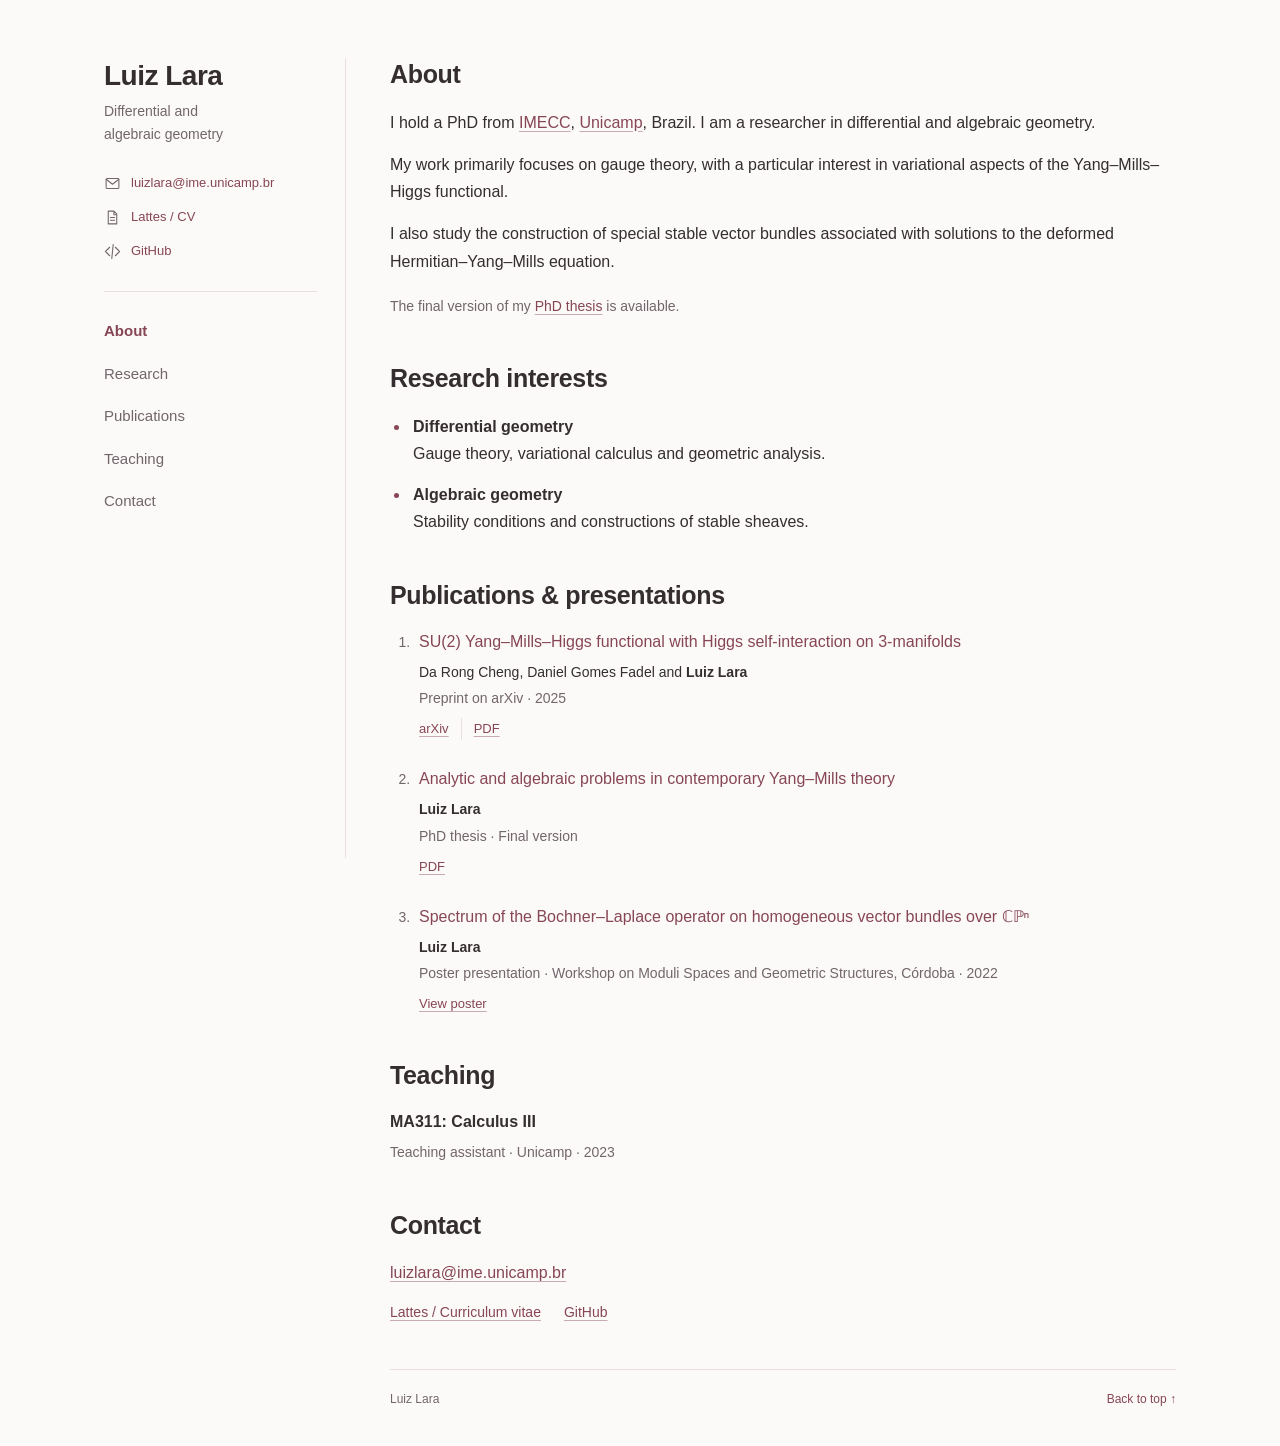
==== index.html @ 7329ef9d "Replace Jekyll homepage with responsive sidebar layout and burgundy palette" ====
<!doctype html>
<html lang="en">
<head>
  <meta charset="utf-8">
  <meta name="viewport" content="width=device-width, initial-scale=1">
  <title>Luiz Lara — Differential and Algebraic Geometry</title>
  <meta name="description" content="Academic homepage of Luiz Lara. Research in differential and algebraic geometry, gauge theory, Yang–Mills–Higgs functionals and stable vector bundles.">
  <meta name="theme-color" content="#fcfaf8">
  <link rel="icon" type="image/svg+xml" href="favicon.svg">
  <link rel="stylesheet" href="styles.css">
  <script src="script.js" defer></script>
</head>
<body>
  <a class="skip-link" href="#main">Skip to content</a>
  <div class="page">
    <aside class="sidebar" aria-label="Profile and navigation">
      <div class="profile">
        <h1><a href="#about">Luiz Lara</a></h1>
        <p class="specialty">Differential and<br class="desktop-break"> algebraic geometry</p>
        <ul class="profile-links">
          <li><a href="mailto:luizlara@ime.unicamp.br"><svg viewBox="0 0 24 24" aria-hidden="true"><rect x="3" y="5" width="18" height="14" rx="1.5"/><path d="m3 6 9 7 9-7"/></svg><span>luizlara@ime.unicamp.br</span></a></li>
          <li><a href="https://lattes.cnpq.br/4818034475569198"><svg viewBox="0 0 24 24" aria-hidden="true"><path d="M6 3h8l4 4v14H6zM14 3v5h4M9 12h6M9 16h6"/></svg><span>Lattes / CV</span></a></li>
          <li><a href="https://github.com/LuizLara1"><svg viewBox="0 0 24 24" aria-hidden="true"><path d="m8 6-6 6 6 6m8-12 6 6-6 6m-3-16-2 20"/></svg><span>GitHub</span></a></li>
        </ul>
      </div>
      <nav aria-label="Main navigation">
        <a href="#about" aria-current="location">About</a>
        <a href="#research">Research</a>
        <a href="#publications">Publications</a>
        <a href="#teaching">Teaching</a>
        <a href="#contact">Contact</a>
      </nav>
    </aside>
    <main id="main" tabindex="-1">
      <section id="about" aria-labelledby="about-title">
        <h2 id="about-title">About</h2>
        <p>I hold a PhD from <a href="https://www.ime.unicamp.br/">IMECC</a>, <a href="https://www.unicamp.br/">Unicamp</a>, Brazil. I am a researcher in differential and algebraic geometry.</p>
        <p>My work primarily focuses on gauge theory, with a particular interest in variational aspects of the Yang–Mills–Higgs functional.</p>
        <p>I also study the construction of special stable vector bundles associated with solutions to the deformed Hermitian–Yang–Mills equation.</p>
        <p class="thesis-note">The final version of my <a href="https://raw.githubusercontent.com/LuizLara1/luizlara-home/main/PDF/Tese-LuizLara.pdf">PhD thesis</a> is available.</p>
      </section>
      <section id="research" aria-labelledby="research-title">
        <h2 id="research-title">Research interests</h2>
        <ul class="research-list">
          <li><strong>Differential geometry</strong><br>Gauge theory, variational calculus and geometric analysis.</li>
          <li><strong>Algebraic geometry</strong><br>Stability conditions and constructions of stable sheaves.</li>
        </ul>
      </section>
      <section id="publications" aria-labelledby="publications-title">
        <h2 id="publications-title">Publications &amp; presentations</h2>
        <ol class="publications">
          <li>
            <h3><a href="https://arxiv.org/abs/2505.08076">SU(2) Yang–Mills–Higgs functional with Higgs self-interaction on 3-manifolds</a></h3>
            <p class="authors">Da Rong Cheng, Daniel Gomes Fadel and <strong>Luiz Lara</strong></p>
            <p class="publication-detail">Preprint on arXiv · 2025</p>
            <div class="paper-links"><a href="https://arxiv.org/abs/2505.08076">arXiv</a><a href="https://arxiv.org/pdf/2505.08076">PDF</a></div>
          </li>
          <li>
            <h3><a href="https://raw.githubusercontent.com/LuizLara1/luizlara-home/main/PDF/Tese-LuizLara.pdf">Analytic and algebraic problems in contemporary Yang–Mills theory</a></h3>
            <p class="authors"><strong>Luiz Lara</strong></p>
            <p class="publication-detail">PhD thesis · Final version</p>
            <div class="paper-links"><a href="https://raw.githubusercontent.com/LuizLara1/luizlara-home/main/PDF/Tese-LuizLara.pdf">PDF</a></div>
          </li>
          <li>
            <h3><a href="https://www.researchgate.net/publication/368840428_Spectrum_of_Bochner-Laplace_operator_on_homogeneous_vector_bundles_over_CPn">Spectrum of the Bochner–Laplace operator on homogeneous vector bundles over ℂℙⁿ</a></h3>
            <p class="authors"><strong>Luiz Lara</strong></p>
            <p class="publication-detail">Poster presentation · Workshop on Moduli Spaces and Geometric Structures, Córdoba · 2022</p>
            <div class="paper-links"><a href="https://www.researchgate.net/publication/368840428_Spectrum_of_Bochner-Laplace_operator_on_homogeneous_vector_bundles_over_CPn">View poster</a></div>
          </li>
        </ol>
      </section>
      <section id="teaching" aria-labelledby="teaching-title">
        <h2 id="teaching-title">Teaching</h2>
        <h3 class="course-title">MA311: Calculus III</h3>
        <p class="publication-detail">Teaching assistant · Unicamp · 2023</p>
      </section>
      <section id="contact" aria-labelledby="contact-title">
        <h2 id="contact-title">Contact</h2>
        <p><a href="mailto:luizlara@ime.unicamp.br">luizlara@ime.unicamp.br</a></p>
        <p class="contact-links"><a href="https://lattes.cnpq.br/4818034475569198">Lattes / Curriculum vitae</a><a href="https://github.com/LuizLara1">GitHub</a></p>
      </section>
      <footer><span>Luiz Lara</span><a href="#about">Back to top ↑</a></footer>
    </main>
  </div>
</body>
</html>
---- styles.css ----
:root {
  color-scheme: light;
  --background: #fcfaf8;
  --text: #342e30;
  --muted: #71666b;
  --accent: #874656;
  --accent-hover: #65323f;
  --divider: #e9dfde;
  --highlight: #f2e8e9;
}
* { box-sizing: border-box; }
html { scroll-padding-top: 35px; }
body { margin: 0; background: var(--background); color: var(--text); font-family: -apple-system, BlinkMacSystemFont, 'Segoe UI', Arial, sans-serif; font-size: 16px; line-height: 1.7; }
a { color: var(--accent); text-decoration: underline; text-decoration-color: #87465670; text-underline-offset: 3px; }
a:hover { color: var(--accent-hover); text-decoration-color: currentColor; }
a:focus-visible { outline: 2px solid var(--accent); outline-offset: 5px; border-radius: 2px; }
::selection { background: var(--highlight); }
.skip-link { position: fixed; top: -80px; left: 16px; z-index: 10; background: var(--background); border: 1px solid var(--accent); padding: 8px 14px; }
.skip-link:focus { top: 12px; }
.page { max-width: 1160px; margin: 0 auto; padding: 58px 44px 36px; display: grid; grid-template-columns: 242px minmax(0, 1fr); gap: 44px; align-items: start; }
.sidebar { position: sticky; top: 45px; padding: 0 28px 0 0; border-right: 1px solid var(--divider); min-height: calc(100vh - 100px); }
h1 { margin: 0 0 6px; font-size: 28px; font-weight: 650; line-height: 1.3; letter-spacing: -.5px; }
h1 a { color: var(--text); text-decoration: none; }
.specialty { margin: 0; font-size: 14px; line-height: 1.6; color: var(--muted); }
.profile-links { list-style: none; padding: 0; margin: 27px 0 29px; font-size: 13px; }
.profile-links li + li { margin-top: 12px; }
.profile-links a { display: flex; align-items: center; gap: 10px; text-decoration: none; }
.profile-links a:hover span { text-decoration: underline; text-underline-offset: 3px; }
.profile-links svg { width: 17px; height: 17px; flex: 0 0 17px; fill: none; stroke: var(--muted); stroke-width: 1.5; stroke-linecap: round; stroke-linejoin: round; }
.profile-links span { overflow-wrap: anywhere; }
nav { display: flex; flex-direction: column; align-items: start; gap: 9px; border-top: 1px solid var(--divider); padding-top: 22px; }
nav a { display: block; padding: 4px 0; font-size: 15px; color: var(--muted); text-decoration: none; }
nav a[aria-current] { color: var(--accent); font-weight: 650; }
nav a:hover { color: var(--accent); }
main { min-width: 0; }
main:focus { outline: none; }
section { margin: 0 0 44px; scroll-margin-top: 35px; }
h2 { font-size: 25px; font-weight: 600; line-height: 1.35; letter-spacing: -.35px; margin: 0 0 17px; }
p { margin: 0 0 15px; }
p:last-child { margin-bottom: 0; }
.thesis-note { font-size: 14px; color: var(--muted); margin-top: 20px; }
.research-list { margin: 0; padding-left: 20px; }
.research-list li { padding-left: 3px; }
.research-list li + li { margin-top: 13px; }
.research-list li::marker { color: var(--accent); }
strong { font-weight: 600; }
.publications { margin: 0; padding-left: 24px; }
.publications > li { padding-left: 5px; }
.publications > li + li { margin-top: 27px; }
.publications > li::marker { color: var(--muted); font-size: 14px; }
h3 { margin: 0 0 6px; font-weight: 500; font-size: 16px; line-height: 1.55; }
h3 a { text-decoration: none; }
h3 a:hover { text-decoration: underline; }
.authors { font-size: 14px; margin-bottom: 3px; }
.publication-detail { color: var(--muted); font-size: 14px; margin-bottom: 7px; }
.paper-links { display: flex; gap: 0; font-size: 13px; }
.paper-links a + a { margin-left: 12px; padding-left: 12px; border-left: 1px solid var(--divider); }
.course-title { font-weight: 600; }
.contact-links { display: flex; gap: 23px; flex-wrap: wrap; font-size: 14px; }
footer { display: flex; justify-content: space-between; gap: 20px; border-top: 1px solid var(--divider); padding-top: 19px; margin-top: 14px; color: var(--muted); font-size: 12px; }
footer a { text-decoration: none; }
@media (max-width: 900px) {
  .page { padding: 42px 28px 28px; grid-template-columns: 215px minmax(0, 1fr); gap: 30px; }
  .sidebar { padding-right: 20px; }
  .profile-links { font-size: 12px; }
}
@media (max-width: 680px) {
  html { scroll-padding-top: 20px; }
  .page { display: block; padding: 30px 22px 25px; }
  .sidebar { position: static; min-height: 0; border: 0; padding: 0; margin-bottom: 35px; }
  h1 { font-size: 27px; }
  .desktop-break { display: none; }
  .profile-links { margin: 20px 0; font-size: 13px; }
  .profile-links li + li { margin-top: 9px; }
  nav { flex-direction: row; flex-wrap: wrap; gap: 7px 19px; padding: 13px 0; border-bottom: 1px solid var(--divider); }
  nav a { font-size: 14px; }
  h2 { font-size: 23px; }
  section { margin-bottom: 35px; scroll-margin-top: 20px; }
  body { font-size: 15px; }
  .publications { padding-left: 20px; }
  .publications > li { padding-left: 3px; }
  .contact-links { gap: 12px 20px; }
}
@media print {
  .page { display: block; padding: 0; }
  .sidebar { position: static; min-height: 0; border: 0; margin-bottom: 28px; }
  nav, .skip-link, footer { display: none; }
  body { color: #000; background: #fff; font-size: 11pt; }
  a { color: #000; }
  section { break-inside: avoid; }
}
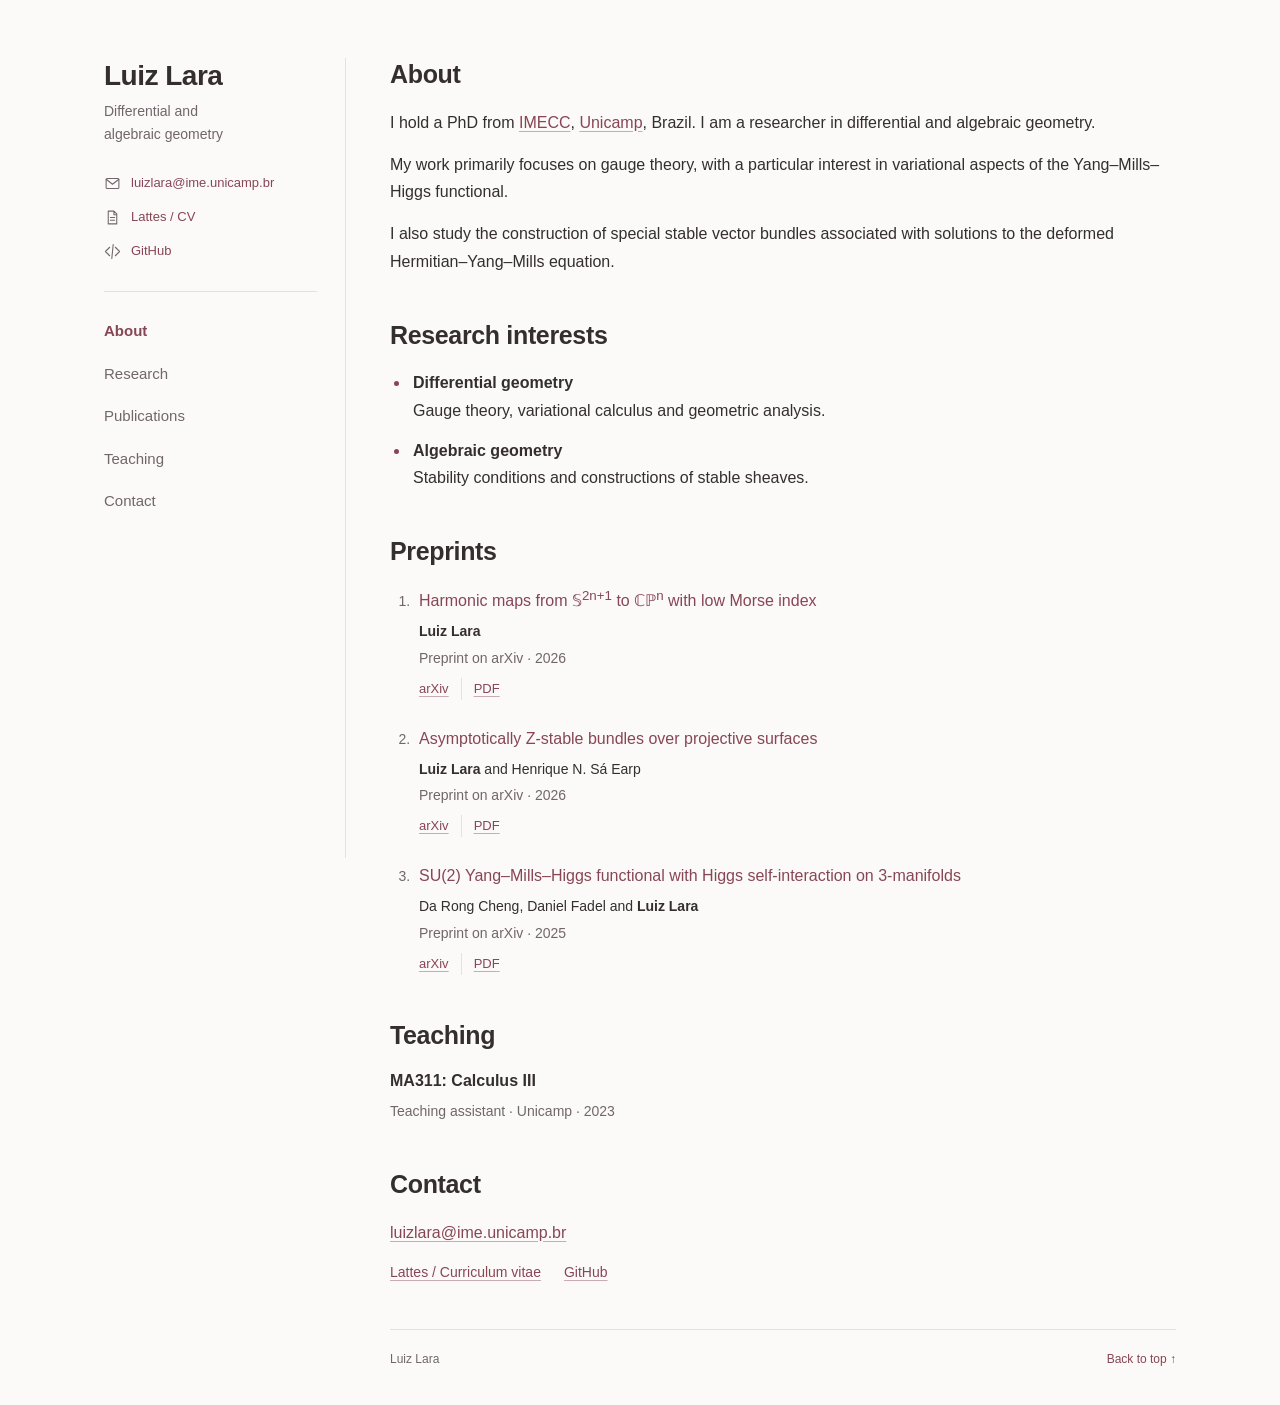
==== commit 7b6123e1: "Update publications to three arXiv preprints" ====
--- a/index.html
+++ b/index.html
@@ -20,7 +20,7 @@
         <ul class="profile-links">
           <li><a href="mailto:luizlara@ime.unicamp.br"><svg viewBox="0 0 24 24" aria-hidden="true"><rect x="3" y="5" width="18" height="14" rx="1.5"/><path d="m3 6 9 7 9-7"/></svg><span>luizlara@ime.unicamp.br</span></a></li>
           <li><a href="https://lattes.cnpq.br/4818034475569198"><svg viewBox="0 0 24 24" aria-hidden="true"><path d="M6 3h8l4 4v14H6zM14 3v5h4M9 12h6M9 16h6"/></svg><span>Lattes / CV</span></a></li>
-          <li><a href="https://github.com/LuizLara1"><svg viewBox="0 0 24 24" aria-hidden="true"><path d="m8 6-6 6 6 6m8-12 6 6-6 6m-3-16-2 20"/></svg><span>GitHub</span></a></li>
+          <li><a href="https://github.com/llara-geo"><svg viewBox="0 0 24 24" aria-hidden="true"><path d="m8 6-6 6 6 6m8-12 6 6-6 6m-3-16-2 20"/></svg><span>GitHub</span></a></li>
         </ul>
       </div>
       <nav aria-label="Main navigation">
@@ -37,7 +37,6 @@
         <p>I hold a PhD from <a href="https://www.ime.unicamp.br/">IMECC</a>, <a href="https://www.unicamp.br/">Unicamp</a>, Brazil. I am a researcher in differential and algebraic geometry.</p>
         <p>My work primarily focuses on gauge theory, with a particular interest in variational aspects of the Yang–Mills–Higgs functional.</p>
         <p>I also study the construction of special stable vector bundles associated with solutions to the deformed Hermitian–Yang–Mills equation.</p>
-        <p class="thesis-note">The final version of my <a href="https://raw.githubusercontent.com/LuizLara1/luizlara-home/main/PDF/Tese-LuizLara.pdf">PhD thesis</a> is available.</p>
       </section>
       <section id="research" aria-labelledby="research-title">
         <h2 id="research-title">Research interests</h2>
@@ -47,25 +46,25 @@
         </ul>
       </section>
       <section id="publications" aria-labelledby="publications-title">
-        <h2 id="publications-title">Publications &amp; presentations</h2>
+        <h2 id="publications-title">Preprints</h2>
         <ol class="publications">
           <li>
+            <h3><a href="https://arxiv.org/abs/2610.07815">Harmonic maps from 𝕊<sup>2n+1</sup> to ℂℙ<sup>n</sup> with low Morse index</a></h3>
+            <p class="authors"><strong>Luiz Lara</strong></p>
+            <p class="publication-detail">Preprint on arXiv · 2026</p>
+            <div class="paper-links"><a href="https://arxiv.org/abs/2610.07815">arXiv</a><a href="https://arxiv.org/pdf/2610.07815">PDF</a></div>
+          </li>
+          <li>
+            <h3><a href="https://arxiv.org/abs/2604.20264">Asymptotically Z-stable bundles over projective surfaces</a></h3>
+            <p class="authors"><strong>Luiz Lara</strong> and Henrique N. Sá Earp</p>
+            <p class="publication-detail">Preprint on arXiv · 2026</p>
+            <div class="paper-links"><a href="https://arxiv.org/abs/2604.20264">arXiv</a><a href="https://arxiv.org/pdf/2604.20264">PDF</a></div>
+          </li>
+          <li>
             <h3><a href="https://arxiv.org/abs/2505.08076">SU(2) Yang–Mills–Higgs functional with Higgs self-interaction on 3-manifolds</a></h3>
-            <p class="authors">Da Rong Cheng, Daniel Gomes Fadel and <strong>Luiz Lara</strong></p>
+            <p class="authors">Da Rong Cheng, Daniel Fadel and <strong>Luiz Lara</strong></p>
             <p class="publication-detail">Preprint on arXiv · 2025</p>
             <div class="paper-links"><a href="https://arxiv.org/abs/2505.08076">arXiv</a><a href="https://arxiv.org/pdf/2505.08076">PDF</a></div>
-          </li>
-          <li>
-            <h3><a href="https://raw.githubusercontent.com/LuizLara1/luizlara-home/main/PDF/Tese-LuizLara.pdf">Analytic and algebraic problems in contemporary Yang–Mills theory</a></h3>
-            <p class="authors"><strong>Luiz Lara</strong></p>
-            <p class="publication-detail">PhD thesis · Final version</p>
-            <div class="paper-links"><a href="https://raw.githubusercontent.com/LuizLara1/luizlara-home/main/PDF/Tese-LuizLara.pdf">PDF</a></div>
-          </li>
-          <li>
-            <h3><a href="https://www.researchgate.net/publication/368840428_Spectrum_of_Bochner-Laplace_operator_on_homogeneous_vector_bundles_over_CPn">Spectrum of the Bochner–Laplace operator on homogeneous vector bundles over ℂℙⁿ</a></h3>
-            <p class="authors"><strong>Luiz Lara</strong></p>
-            <p class="publication-detail">Poster presentation · Workshop on Moduli Spaces and Geometric Structures, Córdoba · 2022</p>
-            <div class="paper-links"><a href="https://www.researchgate.net/publication/368840428_Spectrum_of_Bochner-Laplace_operator_on_homogeneous_vector_bundles_over_CPn">View poster</a></div>
           </li>
         </ol>
       </section>
@@ -77,7 +76,7 @@
       <section id="contact" aria-labelledby="contact-title">
         <h2 id="contact-title">Contact</h2>
         <p><a href="mailto:luizlara@ime.unicamp.br">luizlara@ime.unicamp.br</a></p>
-        <p class="contact-links"><a href="https://lattes.cnpq.br/4818034475569198">Lattes / Curriculum vitae</a><a href="https://github.com/LuizLara1">GitHub</a></p>
+        <p class="contact-links"><a href="https://lattes.cnpq.br/4818034475569198">Lattes / Curriculum vitae</a><a href="https://github.com/llara-geo">GitHub</a></p>
       </section>
       <footer><span>Luiz Lara</span><a href="#about">Back to top ↑</a></footer>
     </main>
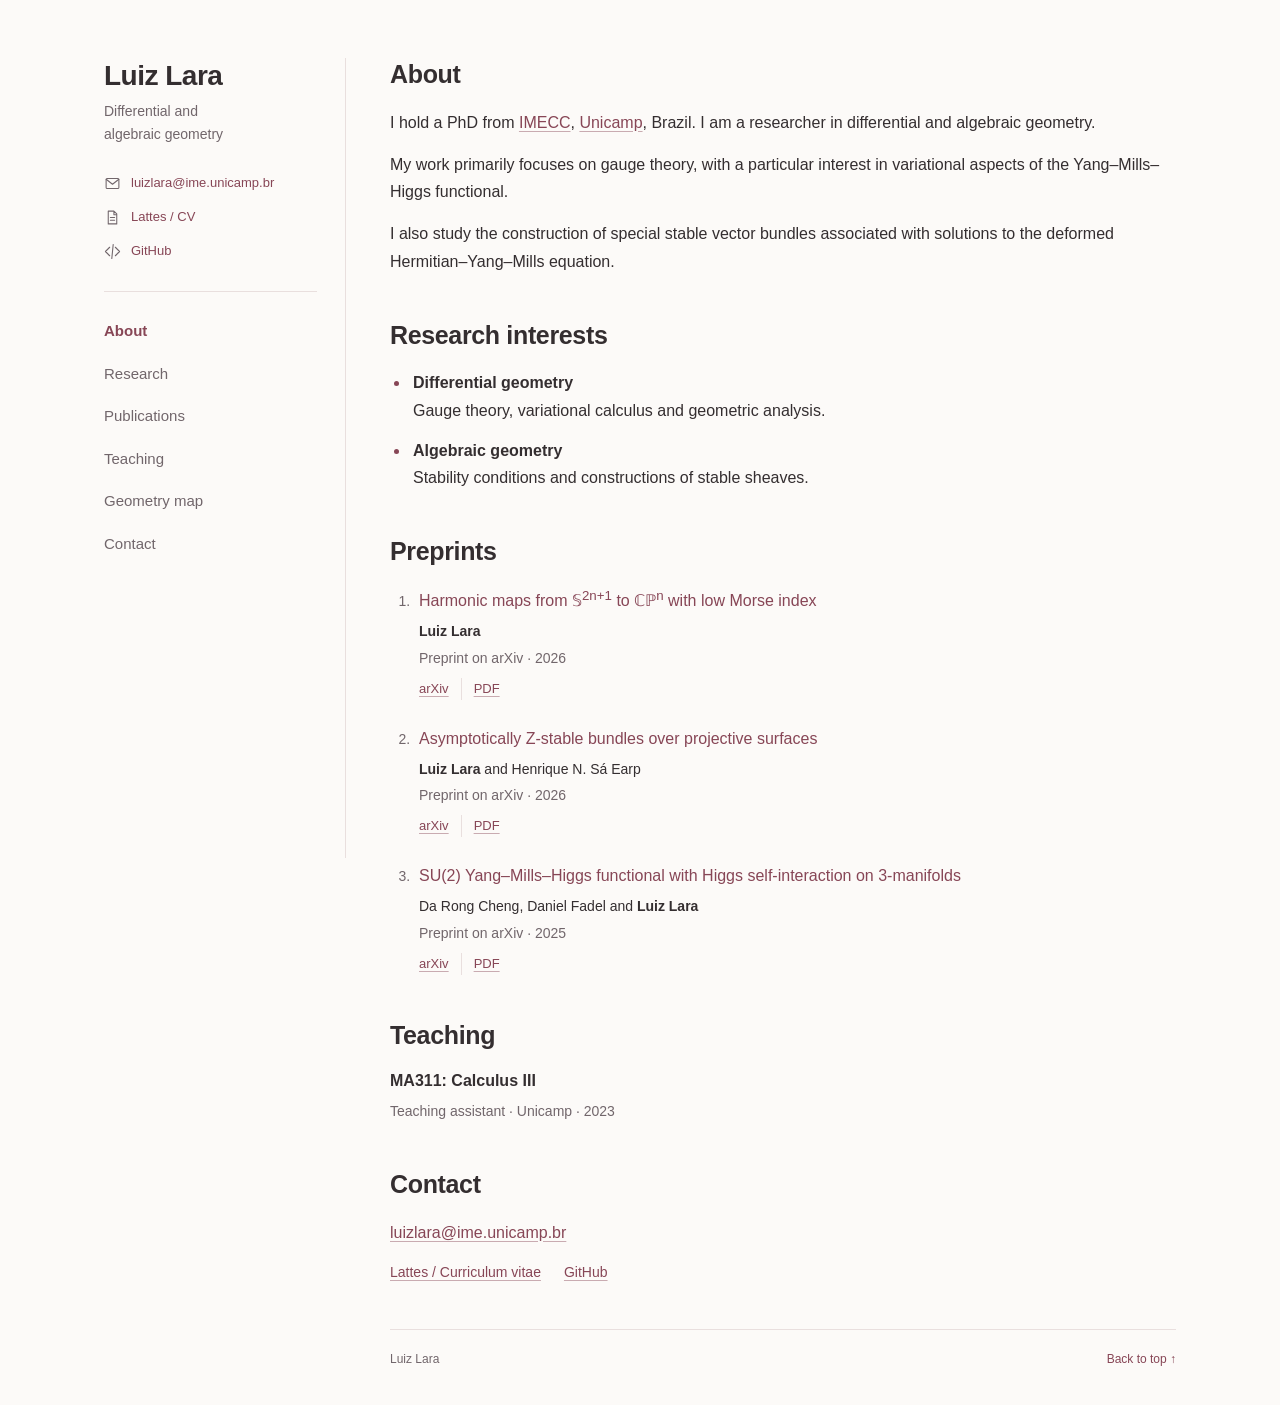
==== commit 13e143ba: "Link to Latin American geometry map" ====
--- a/index.html
+++ b/index.html
@@ -28,6 +28,7 @@
         <a href="#research">Research</a>
         <a href="#publications">Publications</a>
         <a href="#teaching">Teaching</a>
+        <a href="mapa-geometria/">Geometry map</a>
         <a href="#contact">Contact</a>
       </nav>
     </aside>
